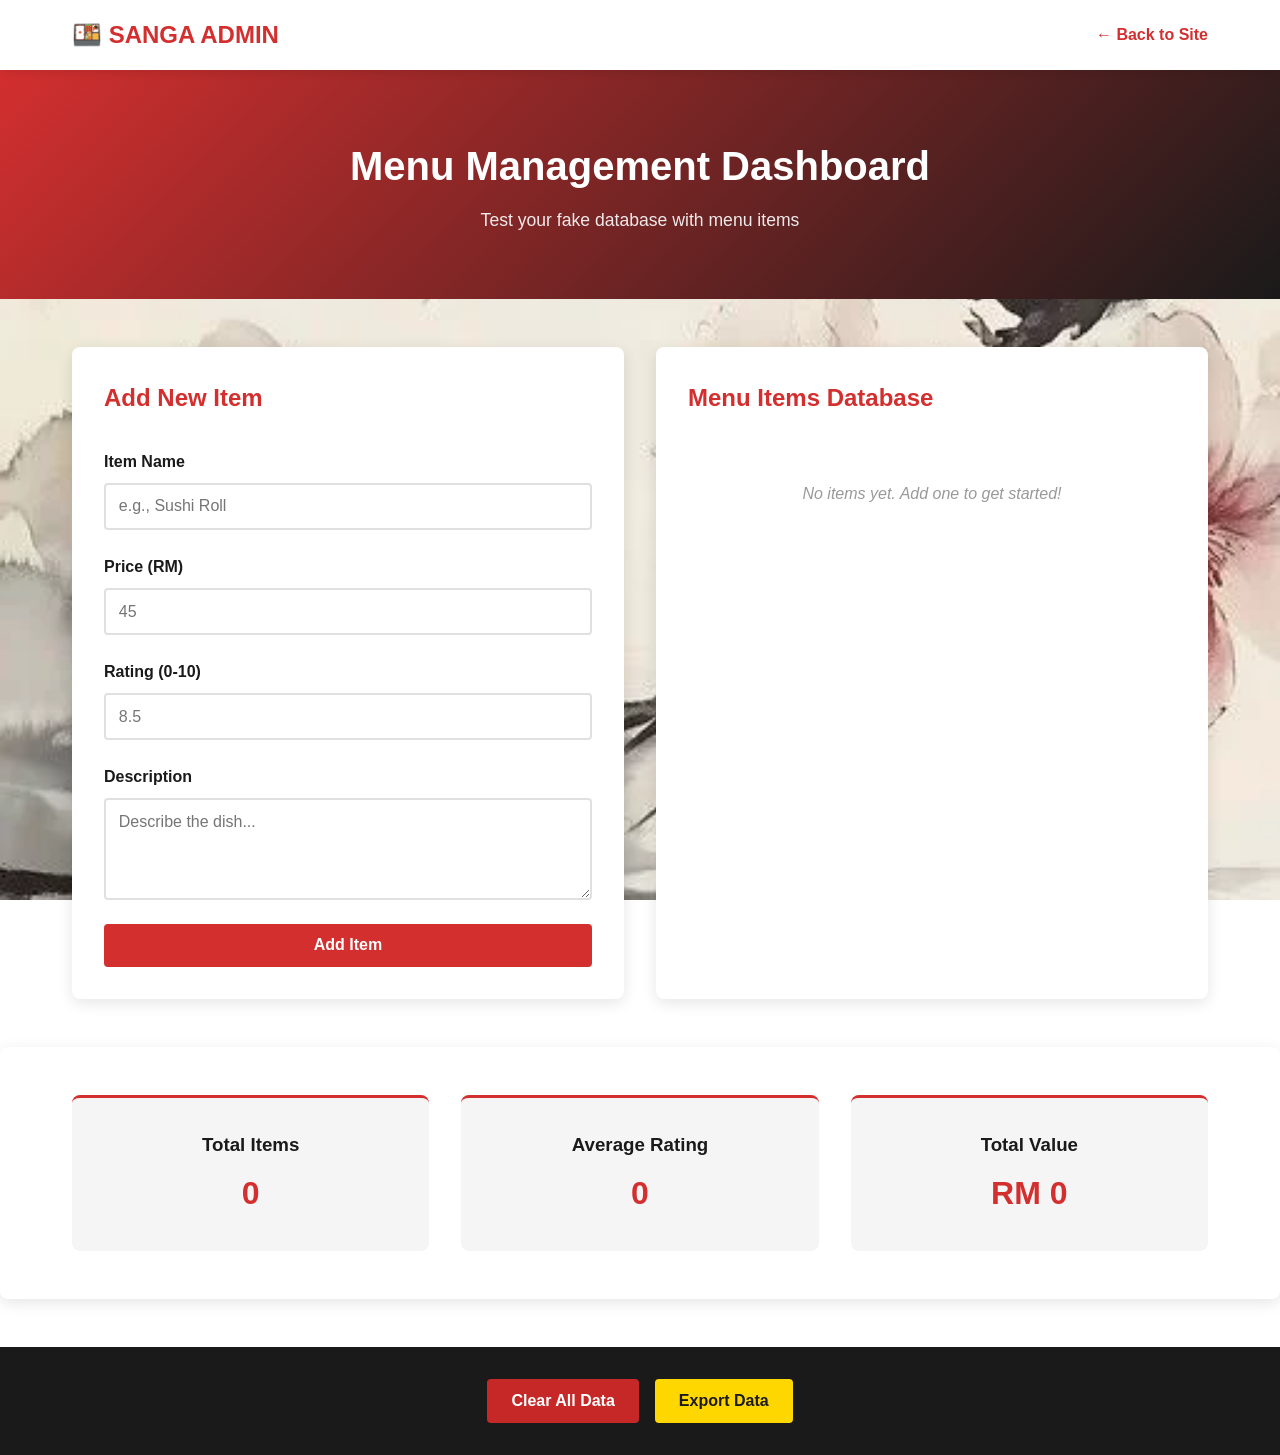
==== admin.html @ ee4886f3 "added js for fake database and css for admin page" ====
<!DOCTYPE html>
<html lang="en">
<head>
    <meta charset="UTF-8">
    <meta name="viewport" content="width=device-width, initial-scale=1.0">
    <title>Sanga Admin Panel</title>
    <link rel="stylesheet" href="admin.css">
</head>
<body>
    <!-- Admin Navigation -->
    <nav class="admin-nav">
        <div class="admin-container">
            <div class="admin-logo">🍱 SANGA ADMIN</div>
            <ul class="admin-nav-links">
                <li><a href="index.html" class="back-link">← Back to Site</a></li>
            </ul>
        </div>
    </nav>

    <!-- Admin Header -->
    <header class="admin-header">
        <div class="admin-container">
            <h1>Menu Management Dashboard</h1>
            <p>Test your fake database with menu items</p>
        </div>
    </header>

    <!-- Main Admin Content -->
    <div class="admin-container main-content">
        <div class="admin-layout">
            <!-- Left Column: Add/Edit Form -->
            <div class="admin-form-section">
                <h2>Add New Item</h2>
                <form id="menuForm" class="menu-form">
                    <div class="form-group">
                        <label for="itemName">Item Name</label>
                        <input type="text" id="itemName" placeholder="e.g., Sushi Roll" required>
                    </div>

                    <div class="form-group">
                        <label for="itemPrice">Price (RM)</label>
                        <input type="number" id="itemPrice" placeholder="45" step="0.01" required>
                    </div>

                    <div class="form-group">
                        <label for="itemRating">Rating (0-10)</label>
                        <input type="number" id="itemRating" placeholder="8.5" min="0" max="10" step="0.1" required>
                    </div>

                    <div class="form-group">
                        <label for="itemDescription">Description</label>
                        <textarea id="itemDescription" placeholder="Describe the dish..." rows="4"></textarea>
                    </div>

                    <button type="submit" class="btn btn-primary">Add Item</button>
                </form>
            </div>

            <!-- Right Column: Menu List -->
            <div class="admin-list-section">
                <h2>Menu Items Database</h2>
                <div id="menuList" class="menu-list">
                    <p class="empty-message">No items yet. Add one to get started!</p>
                </div>
            </div>
        </div>
    </div>

    <!-- Stats Section -->
    <section class="admin-stats">
        <div class="admin-container">
            <div class="stat-card">
                <h3>Total Items</h3>
                <p class="stat-number" id="totalItems">0</p>
            </div>
            <div class="stat-card">
                <h3>Average Rating</h3>
                <p class="stat-number" id="avgRating">0</p>
            </div>
            <div class="stat-card">
                <h3>Total Value</h3>
                <p class="stat-number" id="totalValue">RM 0</p>
            </div>
        </div>
    </section>

    <!-- Action Buttons -->
    <footer class="admin-footer">
        <div class="admin-container">
            <button id="clearAllBtn" class="btn btn-danger">Clear All Data</button>
            <button id="exportBtn" class="btn btn-secondary">Export Data</button>
        </div>
    </footer>

    <script src="main.js"></script>
    <script src="admin.js"></script>
</body>
</html>
---- admin.css ----
* {
    margin: 0;
    padding: 0;
    box-sizing: border-box;
}

:root {
    --primary-color: #d32f2f;
    --secondary-color: #1a1a1a;
    --accent-color: #ffd700;
    --light-bg: #f5f5f5;
    --white: #ffffff;
    --danger-color: #c62828;
    --success-color: #388e3c;
    --border-color: #e0e0e0;
}

body {
    font-family: 'Segoe UI', Tahoma, Geneva, Verdana, sans-serif;
    line-height: 1.6;
    color: var(--secondary-color);
    background: url('sanga-web-bg.jpg') fixed;
    background-size: cover;
}

/* ADMIN CONTAINER */
.admin-container {
    max-width: 1200px;
    margin: 0 auto;
    padding: 0 2rem;
}

/* ADMIN NAVIGATION */
.admin-nav {
    background: var(--white);
    box-shadow: 0 2px 10px rgba(0, 0, 0, 0.1);
    position: sticky;
    top: 0;
    z-index: 100;
}

.admin-nav .admin-container {
    display: flex;
    justify-content: space-between;
    align-items: center;
    padding: 1rem 2rem;
}

.admin-logo {
    font-size: 1.5rem;
    font-weight: bold;
    color: var(--primary-color);
}

.admin-nav-links {
    list-style: none;
    display: flex;
    gap: 2rem;
}

.back-link {
    color: var(--primary-color);
    text-decoration: none;
    font-weight: 600;
    transition: color 0.3s;
}

.back-link:hover {
    color: var(--secondary-color);
}

/* ADMIN HEADER */
.admin-header {
    background: linear-gradient(135deg, var(--primary-color), var(--secondary-color));
    color: var(--white);
    padding: 4rem 2rem;
    text-align: center;
    margin-bottom: 3rem;
}

.admin-header h1 {
    font-size: 2.5rem;
    margin-bottom: 0.5rem;
}

.admin-header p {
    font-size: 1.1rem;
    opacity: 0.9;
}

/* MAIN LAYOUT */
.main-content {
    margin-bottom: 3rem;
}

.admin-layout {
    display: grid;
    grid-template-columns: 1fr 1fr;
    gap: 2rem;
}

@media (max-width: 900px) {
    .admin-layout {
        grid-template-columns: 1fr;
    }
}

/* FORM SECTION */
.admin-form-section {
    background: var(--white);
    padding: 2rem;
    border-radius: 8px;
    box-shadow: 0 4px 15px rgba(0, 0, 0, 0.1);
}

.admin-form-section h2 {
    color: var(--primary-color);
    margin-bottom: 2rem;
    font-size: 1.5rem;
}

.menu-form {
    display: flex;
    flex-direction: column;
    gap: 1.5rem;
}

.form-group {
    display: flex;
    flex-direction: column;
}

.form-group label {
    font-weight: 600;
    margin-bottom: 0.5rem;
    color: var(--secondary-color);
}

.form-group input,
.form-group textarea {
    padding: 0.8rem;
    border: 2px solid var(--border-color);
    border-radius: 4px;
    font-family: inherit;
    font-size: 1rem;
    transition: border-color 0.3s;
}

.form-group input:focus,
.form-group textarea:focus {
    outline: none;
    border-color: var(--primary-color);
}

/* BUTTONS */
.btn {
    padding: 0.8rem 1.5rem;
    border: none;
    border-radius: 4px;
    font-weight: 600;
    cursor: pointer;
    transition: all 0.3s;
    font-size: 1rem;
}

.btn-primary {
    background: var(--primary-color);
    color: var(--white);
    width: 100%;
}

.btn-primary:hover {
    background: var(--danger-color);
    transform: translateY(-2px);
    box-shadow: 0 4px 10px rgba(211, 47, 47, 0.3);
}

.btn-secondary {
    background: var(--accent-color);
    color: var(--secondary-color);
}

.btn-secondary:hover {
    background: #ffc700;
}

.btn-danger {
    background: var(--danger-color);
    color: var(--white);
}

.btn-danger:hover {
    background: #b71c1c;
}

.btn-edit {
    background: var(--accent-color);
    color: var(--secondary-color);
    padding: 0.5rem 1rem;
    font-size: 0.9rem;
    margin-right: 0.5rem;
}

.btn-delete {
    background: var(--danger-color);
    color: var(--white);
    padding: 0.5rem 1rem;
    font-size: 0.9rem;
}

/* LIST SECTION */
.admin-list-section {
    background: var(--white);
    padding: 2rem;
    border-radius: 8px;
    box-shadow: 0 4px 15px rgba(0, 0, 0, 0.1);
    max-height: 800px;
    overflow-y: auto;
}

.admin-list-section h2 {
    color: var(--primary-color);
    margin-bottom: 2rem;
    font-size: 1.5rem;
}

.menu-list {
    display: flex;
    flex-direction: column;
    gap: 1.5rem;
}

.empty-message {
    text-align: center;
    color: #999;
    padding: 2rem;
    font-style: italic;
}

.menu-item {
    background: var(--light-bg);
    padding: 1.5rem;
    border-radius: 6px;
    border-left: 4px solid var(--primary-color);
    transition: transform 0.3s, box-shadow 0.3s;
}

.menu-item:hover {
    transform: translateX(5px);
    box-shadow: 0 4px 10px rgba(0, 0, 0, 0.1);
}

.menu-item-header {
    display: flex;
    justify-content: space-between;
    align-items: center;
    margin-bottom: 1rem;
}

.menu-item-title {
    font-size: 1.2rem;
    font-weight: 600;
    color: var(--secondary-color);
}

.menu-item-price {
    background: var(--primary-color);
    color: var(--white);
    padding: 0.3rem 0.8rem;
    border-radius: 4px;
    font-weight: 600;
}

.menu-item-rating {
    color: var(--accent-color);
    font-weight: 600;
    margin: 0.5rem 0;
}

.menu-item-description {
    color: #666;
    font-size: 0.95rem;
    margin-bottom: 1rem;
    line-height: 1.5;
}

.menu-item-actions {
    display: flex;
    gap: 0.5rem;
    margin-top: 1rem;
}

/* STATS SECTION */
.admin-stats {
    background: var(--white);
    padding: 3rem 2rem;
    margin-bottom: 3rem;
    border-radius: 8px;
    box-shadow: 0 4px 15px rgba(0, 0, 0, 0.1);
}

.admin-stats .admin-container {
    display: grid;
    grid-template-columns: repeat(3, 1fr);
    gap: 2rem;
}

@media (max-width: 600px) {
    .admin-stats .admin-container {
        grid-template-columns: 1fr;
    }
}

.stat-card {
    text-align: center;
    padding: 2rem;
    background: var(--light-bg);
    border-radius: 8px;
    border-top: 3px solid var(--primary-color);
}

.stat-card h3 {
    color: var(--secondary-color);
    margin-bottom: 0.5rem;
}

.stat-number {
    font-size: 2rem;
    font-weight: bold;
    color: var(--primary-color);
}

/* ADMIN FOOTER */
.admin-footer {
    background: var(--secondary-color);
    padding: 2rem;
    text-align: center;
}

.admin-footer .admin-container {
    display: flex;
    gap: 1rem;
    justify-content: center;
}

@media (max-width: 600px) {
    .admin-footer .admin-container {
        flex-direction: column;
    }

    .btn {
        width: 100%;
    }
}

/* SCROLLBAR STYLING */
.admin-list-section::-webkit-scrollbar {
    width: 8px;
}

.admin-list-section::-webkit-scrollbar-track {
    background: var(--light-bg);
}

.admin-list-section::-webkit-scrollbar-thumb {
    background: var(--primary-color);
    border-radius: 4px;
}

.admin-list-section::-webkit-scrollbar-thumb:hover {
    background: var(--danger-color);
}
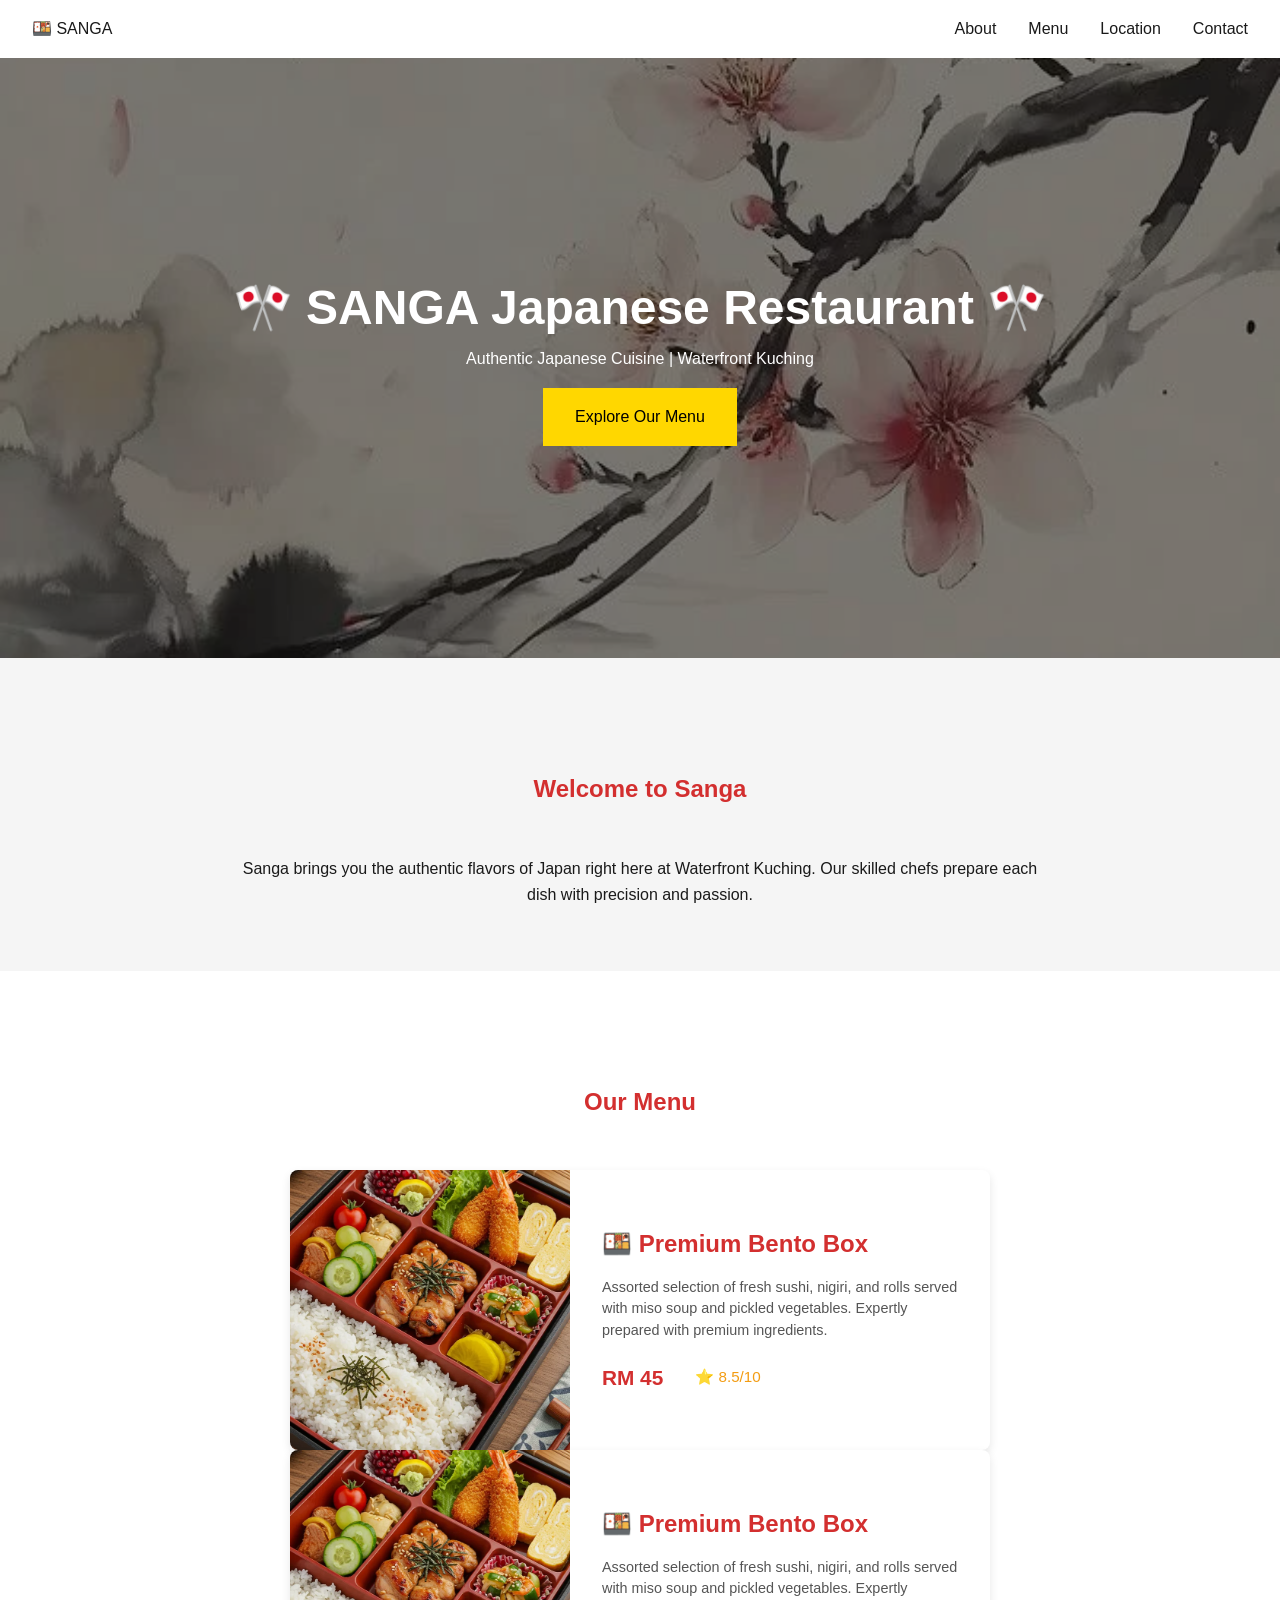
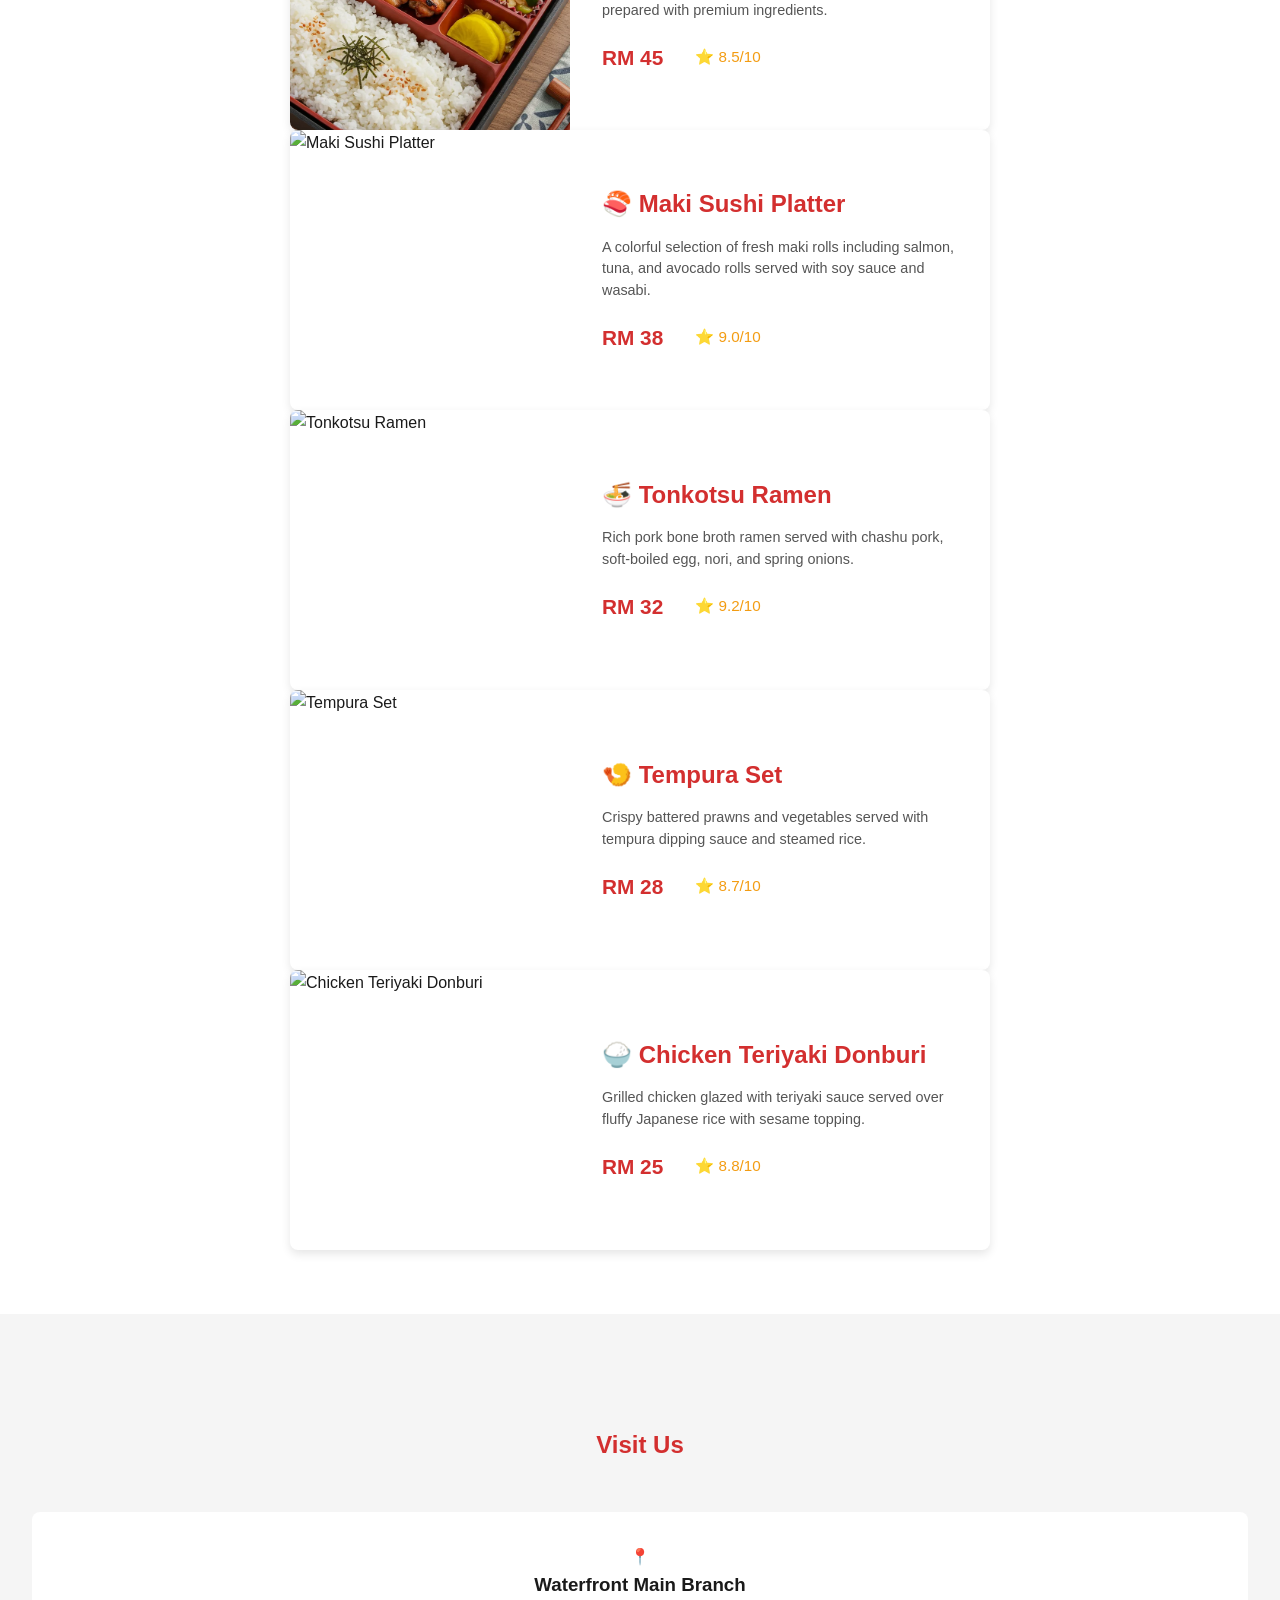
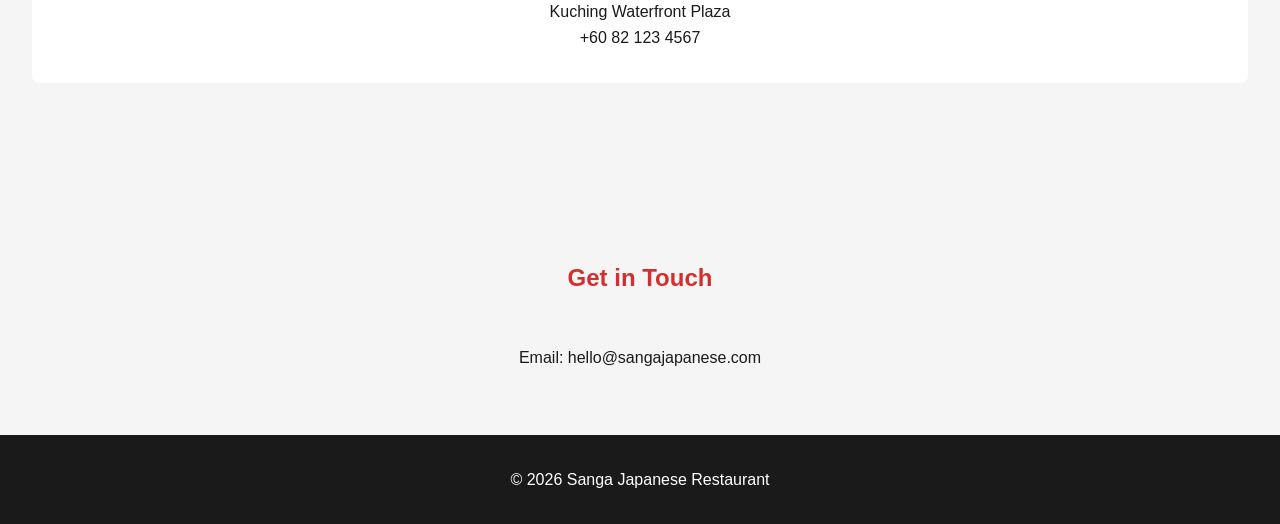
==== commit f1522b4f: "adjust a bit html (card menus)" ====
--- a/admin.html
+++ b/admin.html
@@ -3,96 +3,195 @@
 <head>
     <meta charset="UTF-8">
     <meta name="viewport" content="width=device-width, initial-scale=1.0">
-    <title>Sanga Admin Panel</title>
-    <link rel="stylesheet" href="admin.css">
+    <title>Sanga - Japanese Restaurant | Waterfront Kuching</title>
+    <link rel="stylesheet" href="style.css">
 </head>
+
 <body>
-    <!-- Admin Navigation -->
-    <nav class="admin-nav">
-        <div class="admin-container">
-            <div class="admin-logo">🍱 SANGA ADMIN</div>
-            <ul class="admin-nav-links">
-                <li><a href="index.html" class="back-link">← Back to Site</a></li>
+
+    <!-- Navigation -->
+    <nav>
+        <div class="container">
+            <a href="#" class="logo">🍱 SANGA</a>
+            <ul>
+                <li><a href="#about">About</a></li>
+                <li><a href="#menu">Menu</a></li>
+                <li><a href="#location">Location</a></li>
+                <li><a href="#contact">Contact</a></li>
             </ul>
         </div>
     </nav>
 
-    <!-- Admin Header -->
-    <header class="admin-header">
-        <div class="admin-container">
-            <h1>Menu Management Dashboard</h1>
-            <p>Test your fake database with menu items</p>
+    <!-- Hero Section -->
+    <section class="hero">
+        <div class="hero-overlay"></div>
+        <div class="container hero-content">
+            <h1>🎌 SANGA Japanese Restaurant 🎌</h1>
+            <p>Authentic Japanese Cuisine | Waterfront Kuching</p>
+            <a href="#menu" class="cta-button">Explore Our Menu</a>
         </div>
-    </header>
+    </section>
 
-    <!-- Main Admin Content -->
-    <div class="admin-container main-content">
-        <div class="admin-layout">
-            <!-- Left Column: Add/Edit Form -->
-            <div class="admin-form-section">
-                <h2>Add New Item</h2>
-                <form id="menuForm" class="menu-form">
-                    <div class="form-group">
-                        <label for="itemName">Item Name</label>
-                        <input type="text" id="itemName" placeholder="e.g., Sushi Roll" required>
-                    </div>
-
-                    <div class="form-group">
-                        <label for="itemPrice">Price (RM)</label>
-                        <input type="number" id="itemPrice" placeholder="45" step="0.01" required>
-                    </div>
-
-                    <div class="form-group">
-                        <label for="itemRating">Rating (0-10)</label>
-                        <input type="number" id="itemRating" placeholder="8.5" min="0" max="10" step="0.1" required>
-                    </div>
-
-                    <div class="form-group">
-                        <label for="itemDescription">Description</label>
-                        <textarea id="itemDescription" placeholder="Describe the dish..." rows="4"></textarea>
-                    </div>
-
-                    <button type="submit" class="btn btn-primary">Add Item</button>
-                </form>
-            </div>
-
-            <!-- Right Column: Menu List -->
-            <div class="admin-list-section">
-                <h2>Menu Items Database</h2>
-                <div id="menuList" class="menu-list">
-                    <p class="empty-message">No items yet. Add one to get started!</p>
-                </div>
-            </div>
-        </div>
-    </div>
-
-    <!-- Stats Section -->
-    <section class="admin-stats">
-        <div class="admin-container">
-            <div class="stat-card">
-                <h3>Total Items</h3>
-                <p class="stat-number" id="totalItems">0</p>
-            </div>
-            <div class="stat-card">
-                <h3>Average Rating</h3>
-                <p class="stat-number" id="avgRating">0</p>
-            </div>
-            <div class="stat-card">
-                <h3>Total Value</h3>
-                <p class="stat-number" id="totalValue">RM 0</p>
+    <!-- About -->
+    <section class="about" id="about">
+        <div class="container">
+            <h2 class="section-title">Welcome to Sanga</h2>
+            <div class="about-content">
+                <p>
+                    Sanga brings you the authentic flavors of Japan right here at Waterfront Kuching.
+                    Our skilled chefs prepare each dish with precision and passion.
+                </p>
             </div>
         </div>
     </section>
 
-    <!-- Action Buttons -->
-    <footer class="admin-footer">
-        <div class="admin-container">
-            <button id="clearAllBtn" class="btn btn-danger">Clear All Data</button>
-            <button id="exportBtn" class="btn btn-secondary">Export Data</button>
+    <!-- Menu -->
+<section class="menu" id="menu">
+    <div class="container">
+        <h2 class="section-title">Our Menu</h2>
+
+        <!-- NEW WRAPPER (THIS FIXES SPACING) -->
+        <div class="menu-grid">
+
+            <!-- CARD 1 -->
+            <div class="menu-featured">
+                <div class="menu-featured-image">
+                    <img src="bento.jpg" alt="Premium Bento Box">
+                </div>
+                <div class="menu-featured-content">
+                    <h3>🍱 Premium Bento Box</h3>
+                    <p class="menu-description">
+                        Assorted selection of fresh sushi, nigiri, and rolls served with miso soup and pickled vegetables.
+                        Expertly prepared with premium ingredients.
+                    </p>
+                    <div class="menu-details">
+                        <div class="menu-price"><strong>RM 45</strong></div>
+                        <div class="menu-rating">⭐ 8.5/10</div>
+                    </div>
+                </div>
+            </div>
+
+            <!-- CARD 2 -->
+            <div class="menu-featured">
+                <div class="menu-featured-image">
+                    <img src="bento.jpg" alt="Premium Bento Box">
+                </div>
+                <div class="menu-featured-content">
+                    <h3>🍱 Premium Bento Box</h3>
+                    <p class="menu-description">
+                        Assorted selection of fresh sushi, nigiri, and rolls served with miso soup and pickled vegetables.
+                        Expertly prepared with premium ingredients.
+                    </p>
+                    <div class="menu-details">
+                        <div class="menu-price"><strong>RM 45</strong></div>
+                        <div class="menu-rating">⭐ 8.5/10</div>
+                    </div>
+                </div>
+            </div>
+
+            <!-- CARD 3 -->
+            <div class="menu-featured">
+                <div class="menu-featured-image">
+                    <img src="sushi-maki.jpg" alt="Maki Sushi Platter">
+                </div>
+                <div class="menu-featured-content">
+                    <h3>🍣 Maki Sushi Platter</h3>
+                    <p class="menu-description">
+                        A colorful selection of fresh maki rolls including salmon, tuna, and avocado rolls served with soy sauce and wasabi.
+                    </p>
+                    <div class="menu-details">
+                        <div class="menu-price"><strong>RM 38</strong></div>
+                        <div class="menu-rating">⭐ 9.0/10</div>
+                    </div>
+                </div>
+            </div>
+            
+            <!-- CARD 4 -->
+            <div class="menu-featured">
+                <div class="menu-featured-image">
+                    <img src="ramen.jpg" alt="Tonkotsu Ramen">
+                </div>
+                <div class="menu-featured-content">
+                    <h3>🍜 Tonkotsu Ramen</h3>
+                    <p class="menu-description">
+                        Rich pork bone broth ramen served with chashu pork, soft-boiled egg, nori, and spring onions.
+                    </p>
+                    <div class="menu-details">
+                        <div class="menu-price"><strong>RM 32</strong></div>
+                        <div class="menu-rating">⭐ 9.2/10</div>
+                    </div>
+                </div>
+            </div>
+
+            <!-- CARD 5 -->
+            <div class="menu-featured">
+                <div class="menu-featured-image">
+                    <img src="tempura.jpg" alt="Tempura Set">
+                </div>
+                <div class="menu-featured-content">
+                    <h3>🍤 Tempura Set</h3>
+                    <p class="menu-description">
+                        Crispy battered prawns and vegetables served with tempura dipping sauce and steamed rice.
+                    </p>
+                    <div class="menu-details">
+                        <div class="menu-price"><strong>RM 28</strong></div>
+                        <div class="menu-rating">⭐ 8.7/10</div>
+                    </div>
+                </div>
+            </div>
+            
+            <!-- CARD 6 -->
+            <div class="menu-featured">
+                <div class="menu-featured-image">
+                    <img src="donburi.jpg" alt="Chicken Teriyaki Donburi">
+                </div>
+                <div class="menu-featured-content">
+                    <h3>🍚 Chicken Teriyaki Donburi</h3>
+                    <p class="menu-description">
+                        Grilled chicken glazed with teriyaki sauce served over fluffy Japanese rice with sesame topping.
+                    </p>
+                    <div class="menu-details">
+                        <div class="menu-price"><strong>RM 25</strong></div>
+                        <div class="menu-rating">⭐ 8.8/10</div>
+                    </div>
+                </div>
+            </div>
+
         </div>
+    </div>
+</section>
+
+    <!-- Location -->
+    <section class="location" id="location">
+        <div class="container">
+            <h2 class="section-title">Visit Us</h2>
+
+            <div class="location-container">
+                <div class="location-card">
+                    <div class="icon">📍</div>
+                    <h3>Waterfront Main Branch</h3>
+                    <p>Kuching Waterfront Plaza</p>
+                    <p class="phone">+60 82 123 4567</p>
+                </div>
+            </div>
+        </div>
+    </section>
+
+    <!-- Contact -->
+    <section class="about" id="contact">
+        <div class="container">
+            <h2 class="section-title">Get in Touch</h2>
+            <div class="about-content">
+                <p>Email: hello@sangajapanese.com</p>
+            </div>
+        </div>
+    </section>
+
+    <!-- Footer -->
+    <footer>
+        <p>&copy; 2026 Sanga Japanese Restaurant</p>
     </footer>
 
-    <script src="main.js"></script>
-    <script src="admin.js"></script>
+    
 </body>
 </html>
--- a/style.css
+++ b/style.css
@@ -0,0 +1,209 @@
+* {
+    margin: 0;
+    padding: 0;
+    box-sizing: border-box;
+}
+
+:root {
+    --primary-color: #d32f2f;
+    --secondary-color: #1a1a1a;
+    --accent-color: #ffd700;
+    --light-bg: #f5f5f5;
+    --white: #ffffff;
+}
+
+body {
+    font-family: 'Segoe UI', Tahoma, Geneva, Verdana, sans-serif;
+    line-height: 1.6;
+    color: var(--secondary-color);
+    background-image: url('sanga-web-bg.jpg');
+    background-size: cover;
+    background-attachment: fixed;
+}
+
+/* NAV */
+nav {
+    background: var(--white);
+    position: sticky;
+    top: 0;
+    box-shadow: 0 2px 5px rgba(0,0,0,0.1);
+}
+
+nav .container {
+    display: flex;
+    justify-content: space-between;
+    padding: 1rem 2rem;
+}
+
+nav ul {
+    display: flex;
+    gap: 2rem;
+    list-style: none;
+}
+
+nav a {
+    text-decoration: none;
+    color: var(--secondary-color);
+}
+
+/* HERO */
+.hero {
+    position: relative;
+    color: white;
+    text-align: center;
+    padding: 6rem 2rem;
+    min-height: 600px;
+    display: flex;
+    align-items: center;
+    justify-content: center;
+    overflow: hidden;
+    background-image: url('sanga-web-bg.jpg');
+    background-size: cover;
+    background-position: center;
+}
+
+.hero-overlay {
+    position: absolute;
+    top: 0;
+    left: 0;
+    width: 100%;
+    height: 100%;
+    background: rgba(0, 0, 0, 0.5);
+    z-index: 1;
+}
+
+.hero-content {
+    position: relative;
+    z-index: 2;
+}
+
+.hero h1 {
+    font-size: 3rem;
+}
+
+.cta-button {
+    display: inline-block;
+    margin-top: 1rem;
+    padding: 1rem 2rem;
+    background: var(--accent-color);
+    color: black;
+    text-decoration: none;
+}
+
+/* SECTIONS */
+.section-title {
+    text-align: center;
+    margin: 3rem 0;
+    color: var(--primary-color);
+}
+
+/* ABOUT */
+.about {
+    padding: 4rem 2rem;
+    background: var(--light-bg);
+}
+
+.about-content {
+    max-width: 800px;
+    margin: auto;
+    text-align: center;
+}
+
+/* MENU */
+.menu {
+    padding: 4rem 2rem;
+}
+
+.menu-featured {
+    display: flex;
+    align-items: center;
+    background: white;
+    border-radius: 8px;
+    overflow: hidden;
+    box-shadow: 0 4px 10px rgba(0,0,0,0.1);
+    max-width: 700px;
+    margin: 0 auto;
+}
+
+.menu-featured-image {
+    flex: 0 0 280px;
+    height: 280px;
+    overflow: hidden;
+}
+
+.menu-featured-image img {
+    width: 100%;
+    height: 100%;
+    object-fit: cover;
+}
+
+.menu-featured-content {
+    flex: 1;
+    padding: 2rem;
+}
+
+.menu-featured-content h3 {
+    font-size: 1.5rem;
+    color: var(--primary-color);
+    margin-bottom: 0.8rem;
+}
+
+.menu-description {
+    font-size: 0.9rem;
+    color: #555;
+    line-height: 1.5;
+    margin-bottom: 1.2rem;
+}
+
+.menu-details {
+    display: flex;
+    gap: 2rem;
+    align-items: center;
+}
+
+.menu-price {
+    font-size: 1.3rem;
+    color: var(--primary-color);
+}
+
+.menu-rating {
+    font-size: 0.95rem;
+    color: #f39c12;
+}
+
+/* LOCATION */
+.location {
+    padding: 4rem 2rem;
+    background: var(--light-bg);
+}
+
+.location-card {
+    background: white;
+    padding: 2rem;
+    text-align: center;
+    border-radius: 8px;
+}
+
+/* FOOTER */
+footer {
+    background: var(--secondary-color);
+    color: white;
+    text-align: center;
+    padding: 2rem;
+}
+
+/* RESPONSIVE */
+@media (max-width: 768px) {
+    .hero h1 {
+        font-size: 2rem;
+    }
+
+    nav ul {
+        gap: 1rem;
+    }
+
+    .hero {
+        min-height: 400px;
+        padding: 4rem 1rem;
+    }
+}
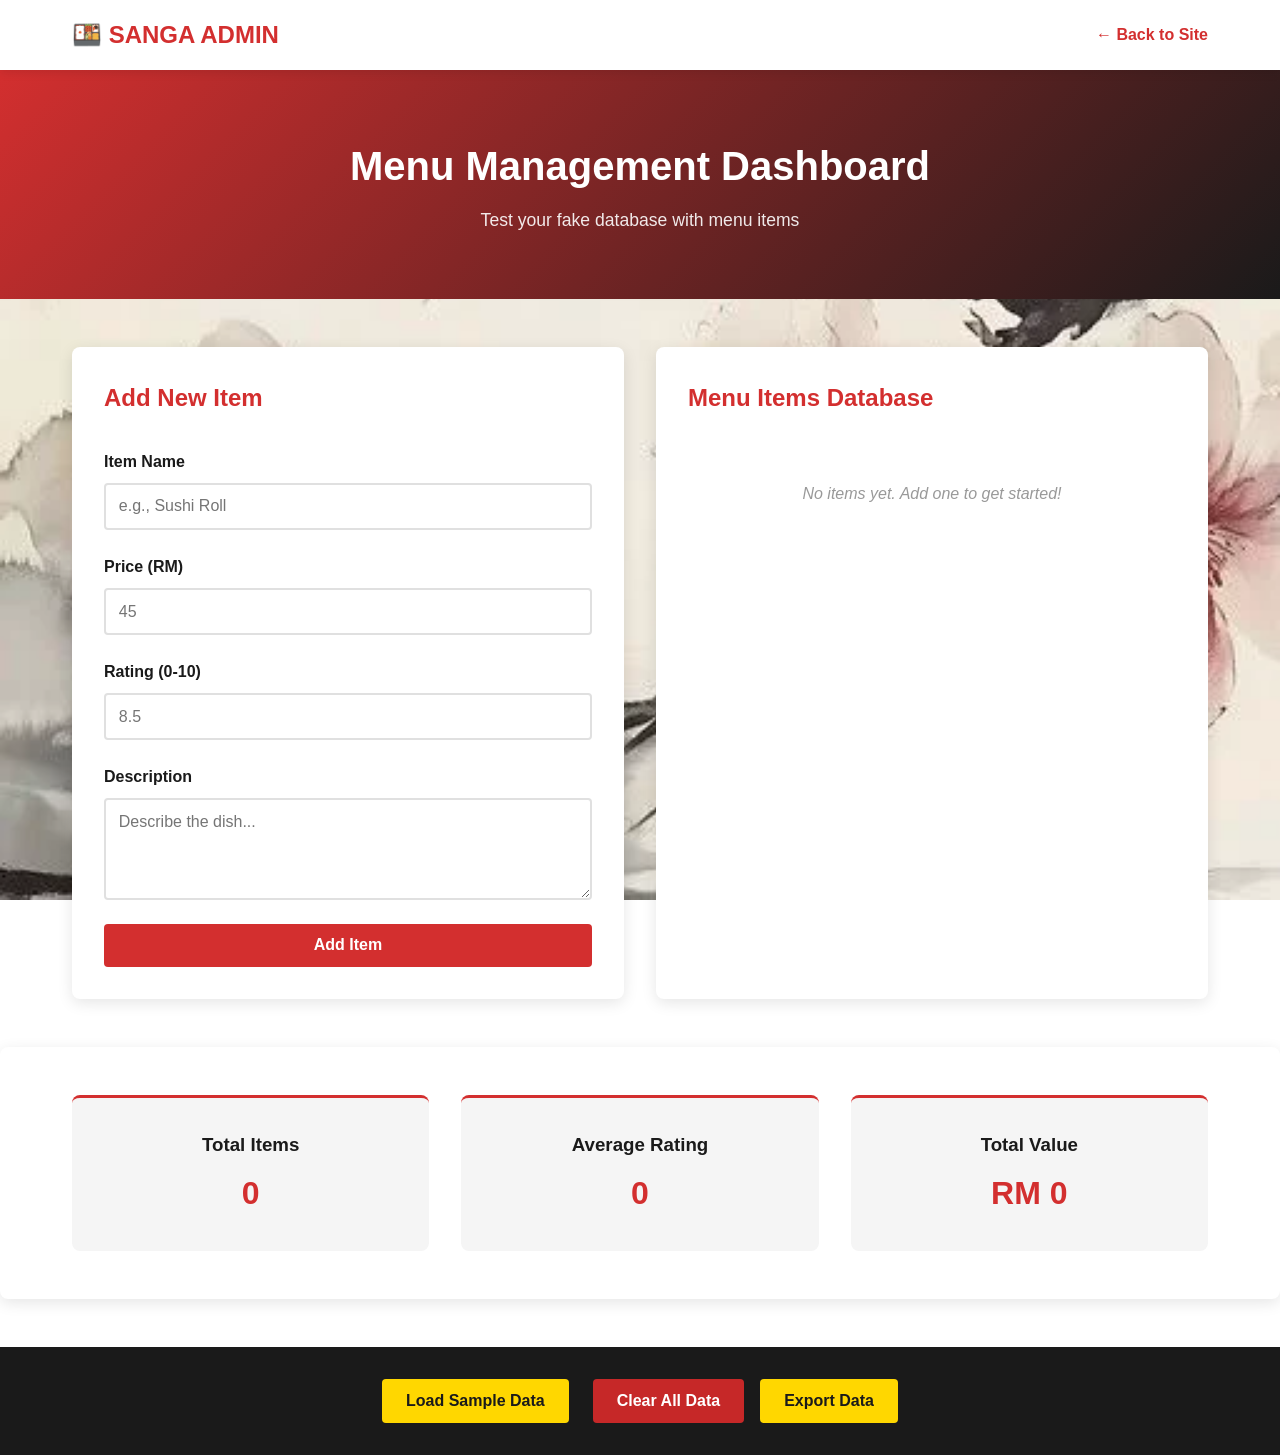
==== commit 72184ec3: "added admin.html and fix index.html and style.css" ====
--- a/admin.html
+++ b/admin.html
@@ -3,195 +3,96 @@
 <head>
     <meta charset="UTF-8">
     <meta name="viewport" content="width=device-width, initial-scale=1.0">
-    <title>Sanga - Japanese Restaurant | Waterfront Kuching</title>
-    <link rel="stylesheet" href="style.css">
+    <title>Sanga Admin Panel</title>
+    <link rel="stylesheet" href="admin.css">
 </head>
-
 <body>
-
-    <!-- Navigation -->
-    <nav>
-        <div class="container">
-            <a href="#" class="logo">🍱 SANGA</a>
-            <ul>
-                <li><a href="#about">About</a></li>
-                <li><a href="#menu">Menu</a></li>
-                <li><a href="#location">Location</a></li>
-                <li><a href="#contact">Contact</a></li>
+    <!-- Admin Navigation -->
+    <nav class="admin-nav">
+        <div class="admin-container">
+            <div class="admin-logo">🍱 SANGA ADMIN</div>
+            <ul class="admin-nav-links">
+                <li><a href="index.html" class="back-link">← Back to Site</a></li>
             </ul>
         </div>
     </nav>
 
-    <!-- Hero Section -->
-    <section class="hero">
-        <div class="hero-overlay"></div>
-        <div class="container hero-content">
-            <h1>🎌 SANGA Japanese Restaurant 🎌</h1>
-            <p>Authentic Japanese Cuisine | Waterfront Kuching</p>
-            <a href="#menu" class="cta-button">Explore Our Menu</a>
+    <!-- Admin Header -->
+    <header class="admin-header">
+        <div class="admin-container">
+            <h1>Menu Management Dashboard</h1>
+            <p>Test your fake database with menu items</p>
         </div>
-    </section>
+    </header>
 
-    <!-- About -->
-    <section class="about" id="about">
-        <div class="container">
-            <h2 class="section-title">Welcome to Sanga</h2>
-            <div class="about-content">
-                <p>
-                    Sanga brings you the authentic flavors of Japan right here at Waterfront Kuching.
-                    Our skilled chefs prepare each dish with precision and passion.
-                </p>
+    <!-- Main Admin Content -->
+    <div class="admin-container main-content">
+        <div class="admin-layout">
+            <!-- Left Column: Add/Edit Form -->
+            <div class="admin-form-section">
+                <h2>Add New Item</h2>
+                <form id="menuForm" class="menu-form">
+                    <div class="form-group">
+                        <label for="itemName">Item Name</label>
+                        <input type="text" id="itemName" placeholder="e.g., Sushi Roll" required>
+                    </div>
+
+                    <div class="form-group">
+                        <label for="itemPrice">Price (RM)</label>
+                        <input type="number" id="itemPrice" placeholder="45" step="0.01" required>
+                    </div>
+
+                    <div class="form-group">
+                        <label for="itemRating">Rating (0-10)</label>
+                        <input type="number" id="itemRating" placeholder="8.5" min="0" max="10" step="0.1" required>
+                    </div>
+
+                    <div class="form-group">
+                        <label for="itemDescription">Description</label>
+                        <textarea id="itemDescription" placeholder="Describe the dish..." rows="4"></textarea>
+                    </div>
+
+                    <button type="submit" class="btn btn-primary">Add Item</button>
+                </form>
+            </div>
+
+            <!-- Right Column: Menu List -->
+            <div class="admin-list-section">
+                <h2>Menu Items Database</h2>
+                <div id="menuList" class="menu-list">
+                    <p class="empty-message">No items yet. Add one to get started!</p>
+                </div>
+            </div>
+        </div>
+    </div>
+
+    <!-- Stats Section -->
+    <section class="admin-stats">
+        <div class="admin-container">
+            <div class="stat-card">
+                <h3>Total Items</h3>
+                <p class="stat-number" id="totalItems">0</p>
+            </div>
+            <div class="stat-card">
+                <h3>Average Rating</h3>
+                <p class="stat-number" id="avgRating">0</p>
+            </div>
+            <div class="stat-card">
+                <h3>Total Value</h3>
+                <p class="stat-number" id="totalValue">RM 0</p>
             </div>
         </div>
     </section>
 
-    <!-- Menu -->
-<section class="menu" id="menu">
-    <div class="container">
-        <h2 class="section-title">Our Menu</h2>
-
-        <!-- NEW WRAPPER (THIS FIXES SPACING) -->
-        <div class="menu-grid">
-
-            <!-- CARD 1 -->
-            <div class="menu-featured">
-                <div class="menu-featured-image">
-                    <img src="bento.jpg" alt="Premium Bento Box">
-                </div>
-                <div class="menu-featured-content">
-                    <h3>🍱 Premium Bento Box</h3>
-                    <p class="menu-description">
-                        Assorted selection of fresh sushi, nigiri, and rolls served with miso soup and pickled vegetables.
-                        Expertly prepared with premium ingredients.
-                    </p>
-                    <div class="menu-details">
-                        <div class="menu-price"><strong>RM 45</strong></div>
-                        <div class="menu-rating">⭐ 8.5/10</div>
-                    </div>
-                </div>
-            </div>
-
-            <!-- CARD 2 -->
-            <div class="menu-featured">
-                <div class="menu-featured-image">
-                    <img src="bento.jpg" alt="Premium Bento Box">
-                </div>
-                <div class="menu-featured-content">
-                    <h3>🍱 Premium Bento Box</h3>
-                    <p class="menu-description">
-                        Assorted selection of fresh sushi, nigiri, and rolls served with miso soup and pickled vegetables.
-                        Expertly prepared with premium ingredients.
-                    </p>
-                    <div class="menu-details">
-                        <div class="menu-price"><strong>RM 45</strong></div>
-                        <div class="menu-rating">⭐ 8.5/10</div>
-                    </div>
-                </div>
-            </div>
-
-            <!-- CARD 3 -->
-            <div class="menu-featured">
-                <div class="menu-featured-image">
-                    <img src="sushi-maki.jpg" alt="Maki Sushi Platter">
-                </div>
-                <div class="menu-featured-content">
-                    <h3>🍣 Maki Sushi Platter</h3>
-                    <p class="menu-description">
-                        A colorful selection of fresh maki rolls including salmon, tuna, and avocado rolls served with soy sauce and wasabi.
-                    </p>
-                    <div class="menu-details">
-                        <div class="menu-price"><strong>RM 38</strong></div>
-                        <div class="menu-rating">⭐ 9.0/10</div>
-                    </div>
-                </div>
-            </div>
-            
-            <!-- CARD 4 -->
-            <div class="menu-featured">
-                <div class="menu-featured-image">
-                    <img src="ramen.jpg" alt="Tonkotsu Ramen">
-                </div>
-                <div class="menu-featured-content">
-                    <h3>🍜 Tonkotsu Ramen</h3>
-                    <p class="menu-description">
-                        Rich pork bone broth ramen served with chashu pork, soft-boiled egg, nori, and spring onions.
-                    </p>
-                    <div class="menu-details">
-                        <div class="menu-price"><strong>RM 32</strong></div>
-                        <div class="menu-rating">⭐ 9.2/10</div>
-                    </div>
-                </div>
-            </div>
-
-            <!-- CARD 5 -->
-            <div class="menu-featured">
-                <div class="menu-featured-image">
-                    <img src="tempura.jpg" alt="Tempura Set">
-                </div>
-                <div class="menu-featured-content">
-                    <h3>🍤 Tempura Set</h3>
-                    <p class="menu-description">
-                        Crispy battered prawns and vegetables served with tempura dipping sauce and steamed rice.
-                    </p>
-                    <div class="menu-details">
-                        <div class="menu-price"><strong>RM 28</strong></div>
-                        <div class="menu-rating">⭐ 8.7/10</div>
-                    </div>
-                </div>
-            </div>
-            
-            <!-- CARD 6 -->
-            <div class="menu-featured">
-                <div class="menu-featured-image">
-                    <img src="donburi.jpg" alt="Chicken Teriyaki Donburi">
-                </div>
-                <div class="menu-featured-content">
-                    <h3>🍚 Chicken Teriyaki Donburi</h3>
-                    <p class="menu-description">
-                        Grilled chicken glazed with teriyaki sauce served over fluffy Japanese rice with sesame topping.
-                    </p>
-                    <div class="menu-details">
-                        <div class="menu-price"><strong>RM 25</strong></div>
-                        <div class="menu-rating">⭐ 8.8/10</div>
-                    </div>
-                </div>
-            </div>
-
+    <!-- Action Buttons -->
+    <footer class="admin-footer">
+        <div class="admin-container">
+            <button id="clearAllBtn" class="btn btn-danger">Clear All Data</button>
+            <button id="exportBtn" class="btn btn-secondary">Export Data</button>
         </div>
-    </div>
-</section>
-
-    <!-- Location -->
-    <section class="location" id="location">
-        <div class="container">
-            <h2 class="section-title">Visit Us</h2>
-
-            <div class="location-container">
-                <div class="location-card">
-                    <div class="icon">📍</div>
-                    <h3>Waterfront Main Branch</h3>
-                    <p>Kuching Waterfront Plaza</p>
-                    <p class="phone">+60 82 123 4567</p>
-                </div>
-            </div>
-        </div>
-    </section>
-
-    <!-- Contact -->
-    <section class="about" id="contact">
-        <div class="container">
-            <h2 class="section-title">Get in Touch</h2>
-            <div class="about-content">
-                <p>Email: hello@sangajapanese.com</p>
-            </div>
-        </div>
-    </section>
-
-    <!-- Footer -->
-    <footer>
-        <p>&copy; 2026 Sanga Japanese Restaurant</p>
     </footer>
 
-    
+    <script src="main.js"></script>
+    <script src="admin.js"></script>
 </body>
 </html>
--- a/admin.css
+++ b/admin.css
@@ -0,0 +1,372 @@
+* {
+    margin: 0;
+    padding: 0;
+    box-sizing: border-box;
+}
+
+:root {
+    --primary-color: #d32f2f;
+    --secondary-color: #1a1a1a;
+    --accent-color: #ffd700;
+    --light-bg: #f5f5f5;
+    --white: #ffffff;
+    --danger-color: #c62828;
+    --success-color: #388e3c;
+    --border-color: #e0e0e0;
+}
+
+body {
+    font-family: 'Segoe UI', Tahoma, Geneva, Verdana, sans-serif;
+    line-height: 1.6;
+    color: var(--secondary-color);
+    background: url('sanga-web-bg.jpg') fixed;
+    background-size: cover;
+}
+
+/* ADMIN CONTAINER */
+.admin-container {
+    max-width: 1200px;
+    margin: 0 auto;
+    padding: 0 2rem;
+}
+
+/* ADMIN NAVIGATION */
+.admin-nav {
+    background: var(--white);
+    box-shadow: 0 2px 10px rgba(0, 0, 0, 0.1);
+    position: sticky;
+    top: 0;
+    z-index: 100;
+}
+
+.admin-nav .admin-container {
+    display: flex;
+    justify-content: space-between;
+    align-items: center;
+    padding: 1rem 2rem;
+}
+
+.admin-logo {
+    font-size: 1.5rem;
+    font-weight: bold;
+    color: var(--primary-color);
+}
+
+.admin-nav-links {
+    list-style: none;
+    display: flex;
+    gap: 2rem;
+}
+
+.back-link {
+    color: var(--primary-color);
+    text-decoration: none;
+    font-weight: 600;
+    transition: color 0.3s;
+}
+
+.back-link:hover {
+    color: var(--secondary-color);
+}
+
+/* ADMIN HEADER */
+.admin-header {
+    background: linear-gradient(135deg, var(--primary-color), var(--secondary-color));
+    color: var(--white);
+    padding: 4rem 2rem;
+    text-align: center;
+    margin-bottom: 3rem;
+}
+
+.admin-header h1 {
+    font-size: 2.5rem;
+    margin-bottom: 0.5rem;
+}
+
+.admin-header p {
+    font-size: 1.1rem;
+    opacity: 0.9;
+}
+
+/* MAIN LAYOUT */
+.main-content {
+    margin-bottom: 3rem;
+}
+
+.admin-layout {
+    display: grid;
+    grid-template-columns: 1fr 1fr;
+    gap: 2rem;
+}
+
+@media (max-width: 900px) {
+    .admin-layout {
+        grid-template-columns: 1fr;
+    }
+}
+
+/* FORM SECTION */
+.admin-form-section {
+    background: var(--white);
+    padding: 2rem;
+    border-radius: 8px;
+    box-shadow: 0 4px 15px rgba(0, 0, 0, 0.1);
+}
+
+.admin-form-section h2 {
+    color: var(--primary-color);
+    margin-bottom: 2rem;
+    font-size: 1.5rem;
+}
+
+.menu-form {
+    display: flex;
+    flex-direction: column;
+    gap: 1.5rem;
+}
+
+.form-group {
+    display: flex;
+    flex-direction: column;
+}
+
+.form-group label {
+    font-weight: 600;
+    margin-bottom: 0.5rem;
+    color: var(--secondary-color);
+}
+
+.form-group input,
+.form-group textarea {
+    padding: 0.8rem;
+    border: 2px solid var(--border-color);
+    border-radius: 4px;
+    font-family: inherit;
+    font-size: 1rem;
+    transition: border-color 0.3s;
+}
+
+.form-group input:focus,
+.form-group textarea:focus {
+    outline: none;
+    border-color: var(--primary-color);
+}
+
+/* BUTTONS */
+.btn {
+    padding: 0.8rem 1.5rem;
+    border: none;
+    border-radius: 4px;
+    font-weight: 600;
+    cursor: pointer;
+    transition: all 0.3s;
+    font-size: 1rem;
+}
+
+.btn-primary {
+    background: var(--primary-color);
+    color: var(--white);
+    width: 100%;
+}
+
+.btn-primary:hover {
+    background: var(--danger-color);
+    transform: translateY(-2px);
+    box-shadow: 0 4px 10px rgba(211, 47, 47, 0.3);
+}
+
+.btn-secondary {
+    background: var(--accent-color);
+    color: var(--secondary-color);
+}
+
+.btn-secondary:hover {
+    background: #ffc700;
+}
+
+.btn-danger {
+    background: var(--danger-color);
+    color: var(--white);
+}
+
+.btn-danger:hover {
+    background: #b71c1c;
+}
+
+.btn-edit {
+    background: var(--accent-color);
+    color: var(--secondary-color);
+    padding: 0.5rem 1rem;
+    font-size: 0.9rem;
+    margin-right: 0.5rem;
+}
+
+.btn-delete {
+    background: var(--danger-color);
+    color: var(--white);
+    padding: 0.5rem 1rem;
+    font-size: 0.9rem;
+}
+
+/* LIST SECTION */
+.admin-list-section {
+    background: var(--white);
+    padding: 2rem;
+    border-radius: 8px;
+    box-shadow: 0 4px 15px rgba(0, 0, 0, 0.1);
+    max-height: 800px;
+    overflow-y: auto;
+}
+
+.admin-list-section h2 {
+    color: var(--primary-color);
+    margin-bottom: 2rem;
+    font-size: 1.5rem;
+}
+
+.menu-list {
+    display: flex;
+    flex-direction: column;
+    gap: 1.5rem;
+}
+
+.empty-message {
+    text-align: center;
+    color: #999;
+    padding: 2rem;
+    font-style: italic;
+}
+
+.menu-item {
+    background: var(--light-bg);
+    padding: 1.5rem;
+    border-radius: 6px;
+    border-left: 4px solid var(--primary-color);
+    transition: transform 0.3s, box-shadow 0.3s;
+}
+
+.menu-item:hover {
+    transform: translateX(5px);
+    box-shadow: 0 4px 10px rgba(0, 0, 0, 0.1);
+}
+
+.menu-item-header {
+    display: flex;
+    justify-content: space-between;
+    align-items: center;
+    margin-bottom: 1rem;
+}
+
+.menu-item-title {
+    font-size: 1.2rem;
+    font-weight: 600;
+    color: var(--secondary-color);
+}
+
+.menu-item-price {
+    background: var(--primary-color);
+    color: var(--white);
+    padding: 0.3rem 0.8rem;
+    border-radius: 4px;
+    font-weight: 600;
+}
+
+.menu-item-rating {
+    color: var(--accent-color);
+    font-weight: 600;
+    margin: 0.5rem 0;
+}
+
+.menu-item-description {
+    color: #666;
+    font-size: 0.95rem;
+    margin-bottom: 1rem;
+    line-height: 1.5;
+}
+
+.menu-item-actions {
+    display: flex;
+    gap: 0.5rem;
+    margin-top: 1rem;
+}
+
+/* STATS SECTION */
+.admin-stats {
+    background: var(--white);
+    padding: 3rem 2rem;
+    margin-bottom: 3rem;
+    border-radius: 8px;
+    box-shadow: 0 4px 15px rgba(0, 0, 0, 0.1);
+}
+
+.admin-stats .admin-container {
+    display: grid;
+    grid-template-columns: repeat(3, 1fr);
+    gap: 2rem;
+}
+
+@media (max-width: 600px) {
+    .admin-stats .admin-container {
+        grid-template-columns: 1fr;
+    }
+}
+
+.stat-card {
+    text-align: center;
+    padding: 2rem;
+    background: var(--light-bg);
+    border-radius: 8px;
+    border-top: 3px solid var(--primary-color);
+}
+
+.stat-card h3 {
+    color: var(--secondary-color);
+    margin-bottom: 0.5rem;
+}
+
+.stat-number {
+    font-size: 2rem;
+    font-weight: bold;
+    color: var(--primary-color);
+}
+
+/* ADMIN FOOTER */
+.admin-footer {
+    background: var(--secondary-color);
+    padding: 2rem;
+    text-align: center;
+}
+
+.admin-footer .admin-container {
+    display: flex;
+    gap: 1rem;
+    justify-content: center;
+}
+
+@media (max-width: 600px) {
+    .admin-footer .admin-container {
+        flex-direction: column;
+    }
+
+    .btn {
+        width: 100%;
+    }
+}
+
+/* SCROLLBAR STYLING */
+.admin-list-section::-webkit-scrollbar {
+    width: 8px;
+}
+
+.admin-list-section::-webkit-scrollbar-track {
+    background: var(--light-bg);
+}
+
+.admin-list-section::-webkit-scrollbar-thumb {
+    background: var(--primary-color);
+    border-radius: 4px;
+}
+
+.admin-list-section::-webkit-scrollbar-thumb:hover {
+    background: var(--danger-color);
+}
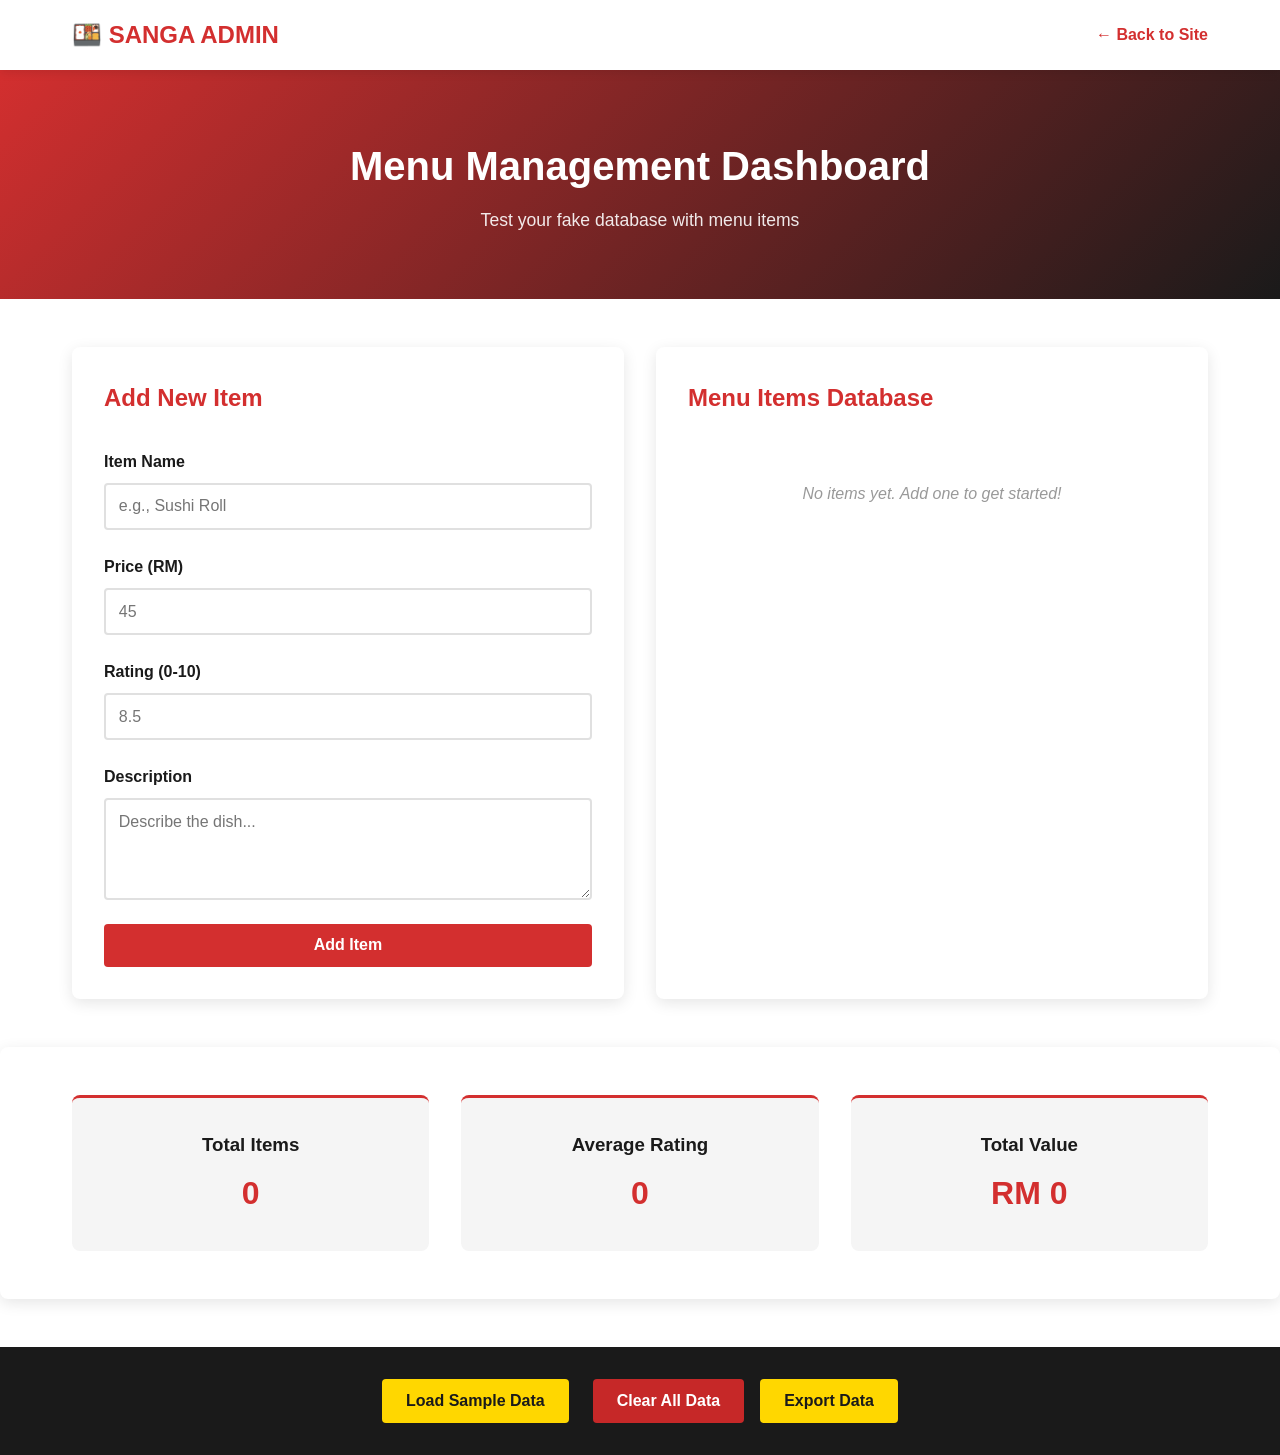
==== commit bb511320: "add assets files for both .js and .css so it looks more clean" ====
--- a/admin.html
+++ b/admin.html
@@ -4,7 +4,7 @@
     <meta charset="UTF-8">
     <meta name="viewport" content="width=device-width, initial-scale=1.0">
     <title>Sanga Admin Panel</title>
-    <link rel="stylesheet" href="admin.css">
+    <link rel="stylesheet" href="assets/css/admin.css">
 </head>
 <body>
     <!-- Admin Navigation -->
@@ -92,7 +92,7 @@
         </div>
     </footer>
 
-    <script src="main.js"></script>
-    <script src="admin.js"></script>
+    <script src="assets/js/main.js"></script>
+    <script src="assets/js/admin.js"></script>
 </body>
 </html>
--- a/assets/css/admin.css
+++ b/assets/css/admin.css
@@ -0,0 +1,372 @@
+* {
+    margin: 0;
+    padding: 0;
+    box-sizing: border-box;
+}
+
+:root {
+    --primary-color: #d32f2f;
+    --secondary-color: #1a1a1a;
+    --accent-color: #ffd700;
+    --light-bg: #f5f5f5;
+    --white: #ffffff;
+    --danger-color: #c62828;
+    --success-color: #388e3c;
+    --border-color: #e0e0e0;
+}
+
+body {
+    font-family: 'Segoe UI', Tahoma, Geneva, Verdana, sans-serif;
+    line-height: 1.6;
+    color: var(--secondary-color);
+    background: url('assets/images/sanga-web-bg.jpg') fixed;
+    background-size: cover;
+}
+
+/* ADMIN CONTAINER */
+.admin-container {
+    max-width: 1200px;
+    margin: 0 auto;
+    padding: 0 2rem;
+}
+
+/* ADMIN NAVIGATION */
+.admin-nav {
+    background: var(--white);
+    box-shadow: 0 2px 10px rgba(0, 0, 0, 0.1);
+    position: sticky;
+    top: 0;
+    z-index: 100;
+}
+
+.admin-nav .admin-container {
+    display: flex;
+    justify-content: space-between;
+    align-items: center;
+    padding: 1rem 2rem;
+}
+
+.admin-logo {
+    font-size: 1.5rem;
+    font-weight: bold;
+    color: var(--primary-color);
+}
+
+.admin-nav-links {
+    list-style: none;
+    display: flex;
+    gap: 2rem;
+}
+
+.back-link {
+    color: var(--primary-color);
+    text-decoration: none;
+    font-weight: 600;
+    transition: color 0.3s;
+}
+
+.back-link:hover {
+    color: var(--secondary-color);
+}
+
+/* ADMIN HEADER */
+.admin-header {
+    background: linear-gradient(135deg, var(--primary-color), var(--secondary-color));
+    color: var(--white);
+    padding: 4rem 2rem;
+    text-align: center;
+    margin-bottom: 3rem;
+}
+
+.admin-header h1 {
+    font-size: 2.5rem;
+    margin-bottom: 0.5rem;
+}
+
+.admin-header p {
+    font-size: 1.1rem;
+    opacity: 0.9;
+}
+
+/* MAIN LAYOUT */
+.main-content {
+    margin-bottom: 3rem;
+}
+
+.admin-layout {
+    display: grid;
+    grid-template-columns: 1fr 1fr;
+    gap: 2rem;
+}
+
+@media (max-width: 900px) {
+    .admin-layout {
+        grid-template-columns: 1fr;
+    }
+}
+
+/* FORM SECTION */
+.admin-form-section {
+    background: var(--white);
+    padding: 2rem;
+    border-radius: 8px;
+    box-shadow: 0 4px 15px rgba(0, 0, 0, 0.1);
+}
+
+.admin-form-section h2 {
+    color: var(--primary-color);
+    margin-bottom: 2rem;
+    font-size: 1.5rem;
+}
+
+.menu-form {
+    display: flex;
+    flex-direction: column;
+    gap: 1.5rem;
+}
+
+.form-group {
+    display: flex;
+    flex-direction: column;
+}
+
+.form-group label {
+    font-weight: 600;
+    margin-bottom: 0.5rem;
+    color: var(--secondary-color);
+}
+
+.form-group input,
+.form-group textarea {
+    padding: 0.8rem;
+    border: 2px solid var(--border-color);
+    border-radius: 4px;
+    font-family: inherit;
+    font-size: 1rem;
+    transition: border-color 0.3s;
+}
+
+.form-group input:focus,
+.form-group textarea:focus {
+    outline: none;
+    border-color: var(--primary-color);
+}
+
+/* BUTTONS */
+.btn {
+    padding: 0.8rem 1.5rem;
+    border: none;
+    border-radius: 4px;
+    font-weight: 600;
+    cursor: pointer;
+    transition: all 0.3s;
+    font-size: 1rem;
+}
+
+.btn-primary {
+    background: var(--primary-color);
+    color: var(--white);
+    width: 100%;
+}
+
+.btn-primary:hover {
+    background: var(--danger-color);
+    transform: translateY(-2px);
+    box-shadow: 0 4px 10px rgba(211, 47, 47, 0.3);
+}
+
+.btn-secondary {
+    background: var(--accent-color);
+    color: var(--secondary-color);
+}
+
+.btn-secondary:hover {
+    background: #ffc700;
+}
+
+.btn-danger {
+    background: var(--danger-color);
+    color: var(--white);
+}
+
+.btn-danger:hover {
+    background: #b71c1c;
+}
+
+.btn-edit {
+    background: var(--accent-color);
+    color: var(--secondary-color);
+    padding: 0.5rem 1rem;
+    font-size: 0.9rem;
+    margin-right: 0.5rem;
+}
+
+.btn-delete {
+    background: var(--danger-color);
+    color: var(--white);
+    padding: 0.5rem 1rem;
+    font-size: 0.9rem;
+}
+
+/* LIST SECTION */
+.admin-list-section {
+    background: var(--white);
+    padding: 2rem;
+    border-radius: 8px;
+    box-shadow: 0 4px 15px rgba(0, 0, 0, 0.1);
+    max-height: 800px;
+    overflow-y: auto;
+}
+
+.admin-list-section h2 {
+    color: var(--primary-color);
+    margin-bottom: 2rem;
+    font-size: 1.5rem;
+}
+
+.menu-list {
+    display: flex;
+    flex-direction: column;
+    gap: 1.5rem;
+}
+
+.empty-message {
+    text-align: center;
+    color: #999;
+    padding: 2rem;
+    font-style: italic;
+}
+
+.menu-item {
+    background: var(--light-bg);
+    padding: 1.5rem;
+    border-radius: 6px;
+    border-left: 4px solid var(--primary-color);
+    transition: transform 0.3s, box-shadow 0.3s;
+}
+
+.menu-item:hover {
+    transform: translateX(5px);
+    box-shadow: 0 4px 10px rgba(0, 0, 0, 0.1);
+}
+
+.menu-item-header {
+    display: flex;
+    justify-content: space-between;
+    align-items: center;
+    margin-bottom: 1rem;
+}
+
+.menu-item-title {
+    font-size: 1.2rem;
+    font-weight: 600;
+    color: var(--secondary-color);
+}
+
+.menu-item-price {
+    background: var(--primary-color);
+    color: var(--white);
+    padding: 0.3rem 0.8rem;
+    border-radius: 4px;
+    font-weight: 600;
+}
+
+.menu-item-rating {
+    color: var(--accent-color);
+    font-weight: 600;
+    margin: 0.5rem 0;
+}
+
+.menu-item-description {
+    color: #666;
+    font-size: 0.95rem;
+    margin-bottom: 1rem;
+    line-height: 1.5;
+}
+
+.menu-item-actions {
+    display: flex;
+    gap: 0.5rem;
+    margin-top: 1rem;
+}
+
+/* STATS SECTION */
+.admin-stats {
+    background: var(--white);
+    padding: 3rem 2rem;
+    margin-bottom: 3rem;
+    border-radius: 8px;
+    box-shadow: 0 4px 15px rgba(0, 0, 0, 0.1);
+}
+
+.admin-stats .admin-container {
+    display: grid;
+    grid-template-columns: repeat(3, 1fr);
+    gap: 2rem;
+}
+
+@media (max-width: 600px) {
+    .admin-stats .admin-container {
+        grid-template-columns: 1fr;
+    }
+}
+
+.stat-card {
+    text-align: center;
+    padding: 2rem;
+    background: var(--light-bg);
+    border-radius: 8px;
+    border-top: 3px solid var(--primary-color);
+}
+
+.stat-card h3 {
+    color: var(--secondary-color);
+    margin-bottom: 0.5rem;
+}
+
+.stat-number {
+    font-size: 2rem;
+    font-weight: bold;
+    color: var(--primary-color);
+}
+
+/* ADMIN FOOTER */
+.admin-footer {
+    background: var(--secondary-color);
+    padding: 2rem;
+    text-align: center;
+}
+
+.admin-footer .admin-container {
+    display: flex;
+    gap: 1rem;
+    justify-content: center;
+}
+
+@media (max-width: 600px) {
+    .admin-footer .admin-container {
+        flex-direction: column;
+    }
+
+    .btn {
+        width: 100%;
+    }
+}
+
+/* SCROLLBAR STYLING */
+.admin-list-section::-webkit-scrollbar {
+    width: 8px;
+}
+
+.admin-list-section::-webkit-scrollbar-track {
+    background: var(--light-bg);
+}
+
+.admin-list-section::-webkit-scrollbar-thumb {
+    background: var(--primary-color);
+    border-radius: 4px;
+}
+
+.admin-list-section::-webkit-scrollbar-thumb:hover {
+    background: var(--danger-color);
+}
